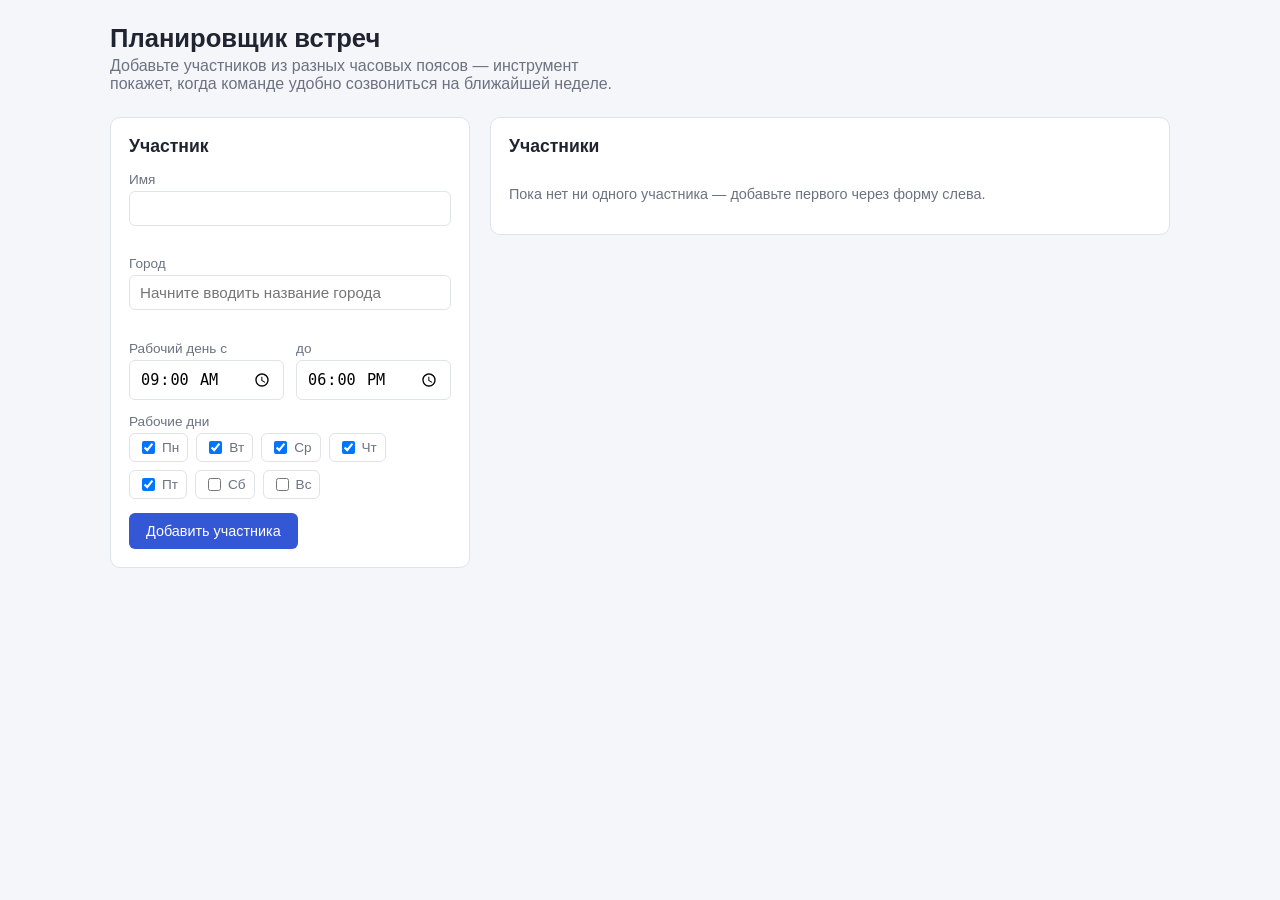
==== index.html @ 878f5e06 "добавить форму и список участников Шаг 1 плана из SPEC.md: добавление/редактирование/удаление участн" ====
<!DOCTYPE html>
<html lang="ru">
<head>
<meta charset="UTF-8">
<meta name="viewport" content="width=device-width, initial-scale=1">
<title>Планировщик встреч</title>
<link rel="stylesheet" href="styles.css">
</head>
<body>
<header class="page-header">
  <h1>Планировщик встреч</h1>
  <p class="page-subtitle">Добавьте участников из разных часовых поясов — инструмент покажет, когда команде удобно созвониться на ближайшей неделе.</p>
</header>

<main class="layout">
  <section class="panel" aria-labelledby="form-title">
    <h2 id="form-title">Участник</h2>
    <form id="participant-form" novalidate>
      <div class="field">
        <label for="name-input">Имя</label>
        <input type="text" id="name-input" name="name" autocomplete="off">
        <span class="field-error" id="name-error" role="alert"></span>
      </div>

      <div class="field city-field">
        <label for="city-input">Город</label>
        <input type="text" id="city-input" name="city" autocomplete="off" placeholder="Начните вводить название города">
        <div class="suggestions" id="city-suggestions" hidden></div>
        <span class="field-error" id="city-error" role="alert"></span>
      </div>

      <div class="field-row">
        <div class="field">
          <label for="start-time">Рабочий день с</label>
          <input type="time" id="start-time" name="startTime" value="09:00">
        </div>
        <div class="field">
          <label for="end-time">до</label>
          <input type="time" id="end-time" name="endTime" value="18:00">
        </div>
      </div>
      <span class="field-error" id="time-error" role="alert"></span>

      <fieldset class="field days-field">
        <legend>Рабочие дни</legend>
        <div class="days-grid" id="days-grid"></div>
      </fieldset>

      <div class="form-actions">
        <button type="submit" id="submit-btn">Добавить участника</button>
        <button type="button" id="cancel-btn" hidden>Отменить</button>
      </div>
    </form>
  </section>

  <section class="panel" aria-labelledby="list-title">
    <h2 id="list-title">Участники</h2>
    <div id="participants-list" class="participants-list"></div>
  </section>
</main>

<script src="app.js"></script>
</body>
</html>
---- styles.css ----
:root {
  --color-bg: #f5f6fa;
  --color-panel: #ffffff;
  --color-border: #dfe3ea;
  --color-text: #1f2430;
  --color-muted: #6b7280;
  --color-accent: #3457d5;
  --color-accent-hover: #2a45ad;
  --color-danger: #c62828;
  --radius: 10px;
}

* {
  box-sizing: border-box;
}

body {
  margin: 0;
  font-family: -apple-system, BlinkMacSystemFont, 'Segoe UI', Roboto, Arial, sans-serif;
  background: var(--color-bg);
  color: var(--color-text);
}

.page-header {
  padding: 24px 20px 8px;
  max-width: 1100px;
  margin: 0 auto;
}

.page-header h1 {
  margin: 0 0 4px;
  font-size: 1.6rem;
}

.page-subtitle {
  margin: 0;
  color: var(--color-muted);
  max-width: 60ch;
}

.layout {
  max-width: 1100px;
  margin: 0 auto;
  padding: 16px 20px 40px;
  display: grid;
  grid-template-columns: minmax(280px, 360px) 1fr;
  gap: 20px;
  align-items: start;
}

@media (max-width: 720px) {
  .layout {
    grid-template-columns: 1fr;
  }
}

.panel {
  background: var(--color-panel);
  border: 1px solid var(--color-border);
  border-radius: var(--radius);
  padding: 18px;
}

.panel h2 {
  margin-top: 0;
  font-size: 1.1rem;
}

.field {
  margin-bottom: 14px;
  display: flex;
  flex-direction: column;
  gap: 4px;
  position: relative;
}

.field-row {
  display: flex;
  gap: 12px;
}

.field-row .field {
  flex: 1;
}

label {
  font-size: 0.85rem;
  color: var(--color-muted);
}

input[type='text'],
input[type='time'] {
  padding: 8px 10px;
  border: 1px solid var(--color-border);
  border-radius: 6px;
  font-size: 0.95rem;
}

input:focus,
button:focus {
  outline: 2px solid var(--color-accent);
  outline-offset: 1px;
}

.field-error {
  color: var(--color-danger);
  font-size: 0.8rem;
  min-height: 1em;
}

.suggestions {
  position: absolute;
  top: 100%;
  left: 0;
  right: 0;
  z-index: 5;
  background: var(--color-panel);
  border: 1px solid var(--color-border);
  border-radius: 6px;
  max-height: 220px;
  overflow-y: auto;
  box-shadow: 0 6px 16px rgba(0, 0, 0, 0.12);
}

.suggestion-option {
  display: block;
  width: 100%;
  text-align: left;
  padding: 8px 10px;
  border: none;
  background: none;
  cursor: pointer;
  font-size: 0.9rem;
}

.suggestion-option:hover,
.suggestion-option:focus {
  background: var(--color-bg);
}

.days-field {
  border: none;
  padding: 0;
  margin: 0 0 14px;
}

.days-field legend {
  font-size: 0.85rem;
  color: var(--color-muted);
  padding: 0;
  margin-bottom: 4px;
}

.days-grid {
  display: flex;
  flex-wrap: wrap;
  gap: 8px;
}

.day-checkbox {
  display: flex;
  align-items: center;
  gap: 4px;
  font-size: 0.85rem;
  border: 1px solid var(--color-border);
  border-radius: 6px;
  padding: 4px 8px;
  cursor: pointer;
}

.form-actions {
  display: flex;
  gap: 10px;
}

button {
  cursor: pointer;
  border-radius: 6px;
  border: 1px solid transparent;
  padding: 9px 16px;
  font-size: 0.9rem;
}

#submit-btn {
  background: var(--color-accent);
  color: #fff;
}

#submit-btn:hover {
  background: var(--color-accent-hover);
}

#cancel-btn {
  background: var(--color-panel);
  border-color: var(--color-border);
  color: var(--color-text);
}

.participants-list {
  display: flex;
  flex-direction: column;
  gap: 10px;
}

.participant-card {
  display: flex;
  justify-content: space-between;
  align-items: center;
  gap: 12px;
  border: 1px solid var(--color-border);
  border-radius: var(--radius);
  padding: 12px 14px;
  flex-wrap: wrap;
}

.participant-info {
  display: flex;
  flex-direction: column;
  gap: 2px;
  font-size: 0.9rem;
}

.participant-info span {
  color: var(--color-muted);
}

.participant-actions {
  display: flex;
  gap: 8px;
}

.edit-btn {
  background: var(--color-panel);
  border-color: var(--color-border);
}

.delete-btn {
  background: #fff0f0;
  border-color: #f3c1c1;
  color: var(--color-danger);
}

.empty-hint {
  color: var(--color-muted);
  font-size: 0.9rem;
}
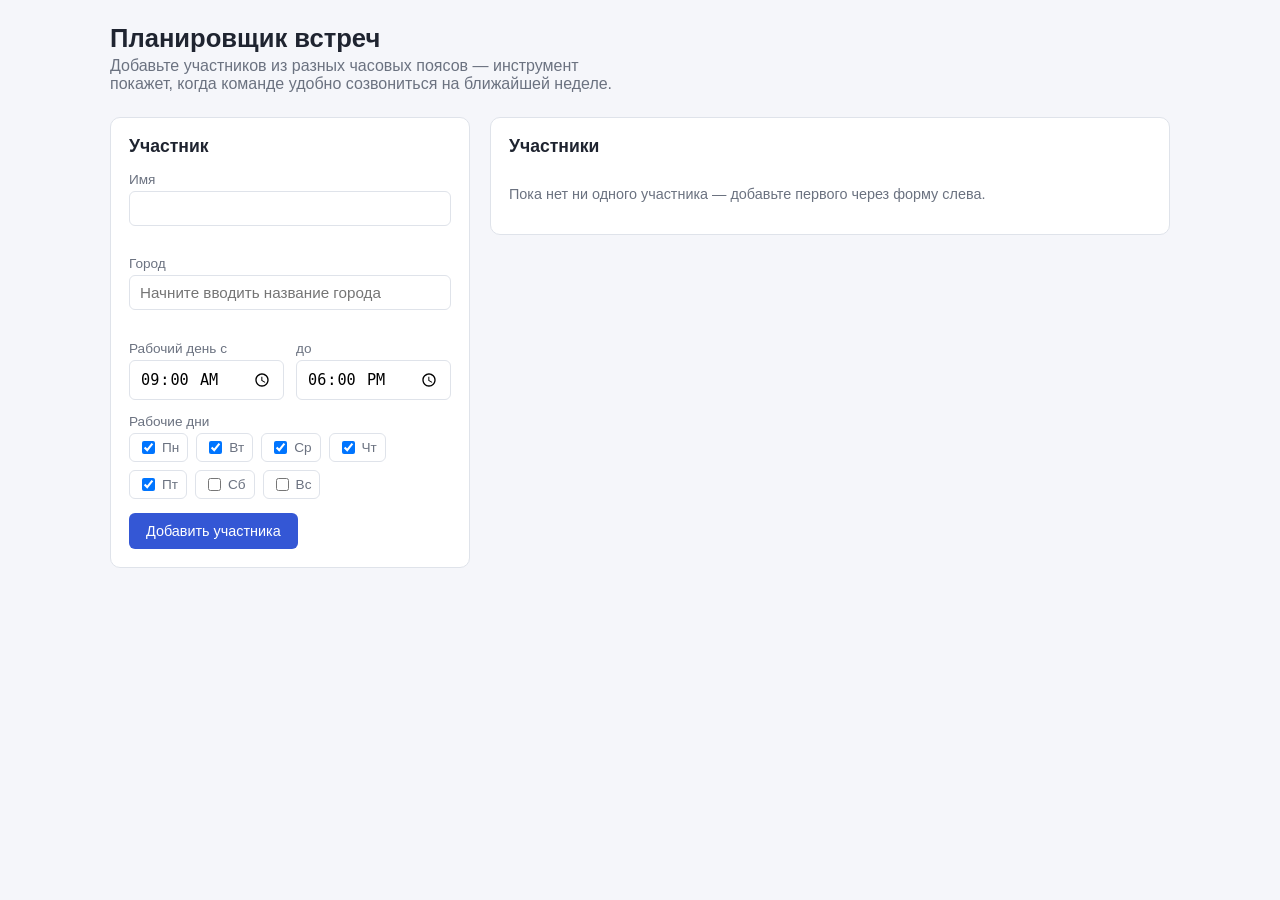
==== commit 5cabadb0: "добавить конвертацию локального времени участника Шаг 2 плана из SPEC.md: availability.js (без DOM, " ====
--- a/index.html
+++ b/index.html
@@ -59,6 +59,7 @@
   </section>
 </main>
 
+<script src="availability.js"></script>
 <script src="app.js"></script>
 </body>
 </html>
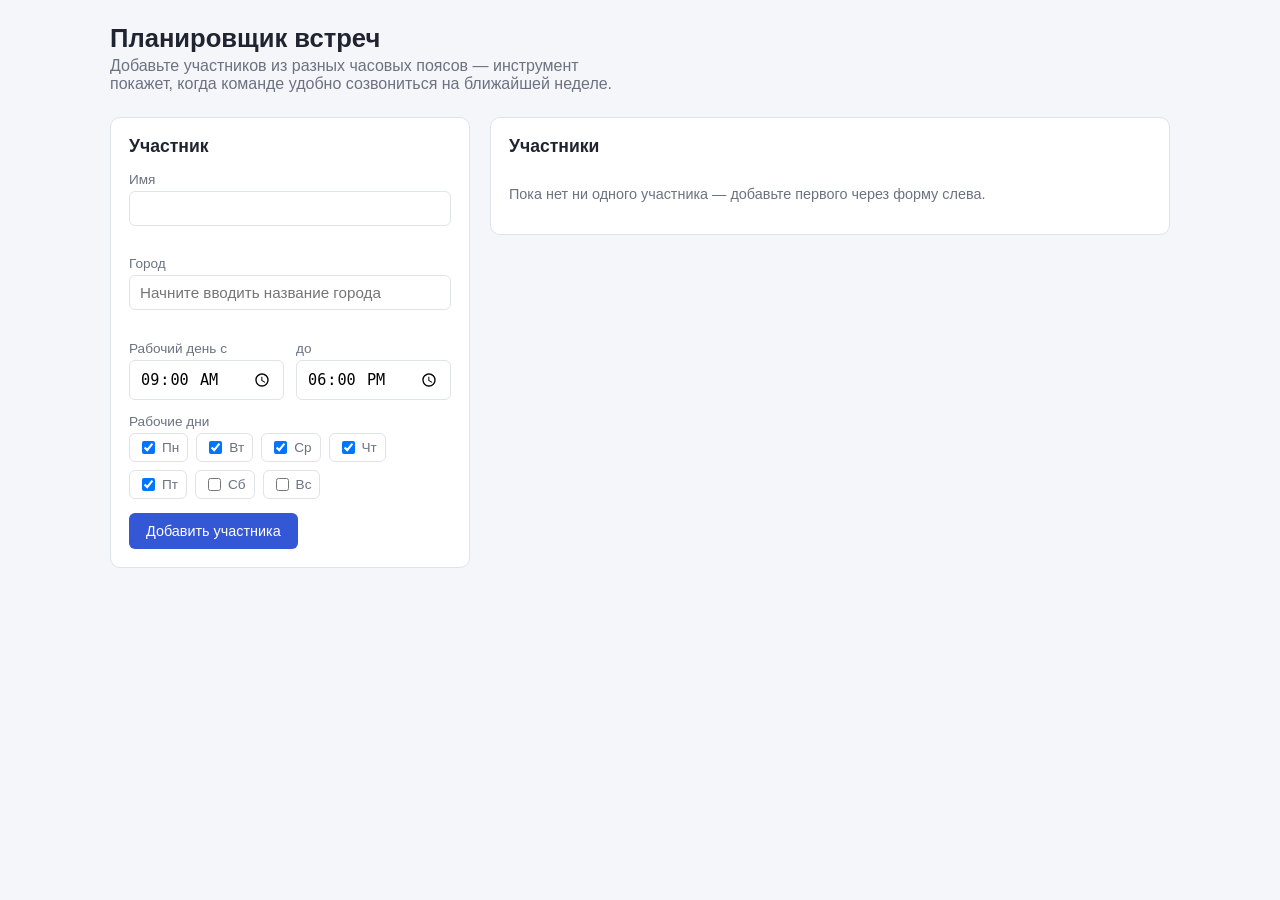
==== commit dee5e2eb: "добавить отображение сетки и деталей слота Шаг 4 плана из SPEC.md: renderGrid() строит 7 блоков по 4" ====
--- a/index.html
+++ b/index.html
@@ -59,6 +59,19 @@
   </section>
 </main>
 
+<section class="panel grid-panel" id="grid-section" aria-labelledby="grid-title" hidden>
+  <h2 id="grid-title">Сетка доступности на ближайшую неделю</h2>
+  <p class="grid-legend">
+    Заливка ячейки — доля участников, доступных в этот момент.
+    <span class="legend-swatch" style="background: hsl(0, 65%, 45%)"></span> 0%
+    <span class="legend-swatch" style="background: hsl(60, 65%, 45%)"></span> 50%
+    <span class="legend-swatch" style="background: hsl(120, 65%, 45%)"></span> 100%
+    — клик по ячейке показывает подробности.
+  </p>
+  <div id="grid-container" class="grid-container"></div>
+  <div id="slot-detail" class="slot-detail"></div>
+</section>
+
 <script src="availability.js"></script>
 <script src="app.js"></script>
 </body>
--- a/styles.css
+++ b/styles.css
@@ -244,3 +244,122 @@
   color: var(--color-muted);
   font-size: 0.9rem;
 }
+
+.grid-panel {
+  max-width: 1100px;
+  margin: 0 auto 40px;
+}
+
+.grid-legend {
+  font-size: 0.85rem;
+  color: var(--color-muted);
+  display: flex;
+  align-items: center;
+  gap: 6px;
+  flex-wrap: wrap;
+}
+
+.legend-swatch {
+  display: inline-block;
+  width: 14px;
+  height: 14px;
+  border-radius: 3px;
+}
+
+.grid-container {
+  display: flex;
+  flex-direction: column;
+  gap: 14px;
+  margin-top: 12px;
+}
+
+.day-block {
+  border: 1px solid var(--color-border);
+  border-radius: var(--radius);
+  padding: 10px 12px;
+  overflow-x: auto;
+}
+
+.day-block-header {
+  font-weight: 600;
+  font-size: 0.85rem;
+  margin-bottom: 8px;
+}
+
+.day-block-rows {
+  display: flex;
+  flex-direction: column;
+  gap: 4px;
+}
+
+.day-row {
+  display: flex;
+  align-items: center;
+  gap: 8px;
+}
+
+.day-row-name {
+  flex: 0 0 110px;
+  font-size: 0.8rem;
+  color: var(--color-muted);
+  white-space: nowrap;
+  overflow: hidden;
+  text-overflow: ellipsis;
+}
+
+.day-row-cells {
+  display: flex;
+  gap: 1px;
+}
+
+.slot-cell {
+  width: 7px;
+  height: 18px;
+  padding: 0;
+  border: none;
+  border-radius: 1px;
+  cursor: pointer;
+}
+
+.slot-cell:hover,
+.slot-cell:focus {
+  outline: 2px solid var(--color-text);
+  outline-offset: 1px;
+}
+
+.slot-detail {
+  margin-top: 16px;
+}
+
+.slot-detail h3 {
+  margin: 0 0 8px;
+  font-size: 1rem;
+}
+
+.slot-detail-list {
+  list-style: none;
+  margin: 0;
+  padding: 0;
+  display: flex;
+  flex-direction: column;
+  gap: 4px;
+  font-size: 0.9rem;
+}
+
+.slot-detail-list li {
+  padding: 6px 10px;
+  border-radius: 6px;
+}
+
+.slot-detail-ok {
+  background: #eafaf0;
+}
+
+.slot-detail-bad {
+  background: #fff3e6;
+}
+
+.slot-detail-time {
+  color: var(--color-muted);
+  font-size: 0.85rem;
+}
